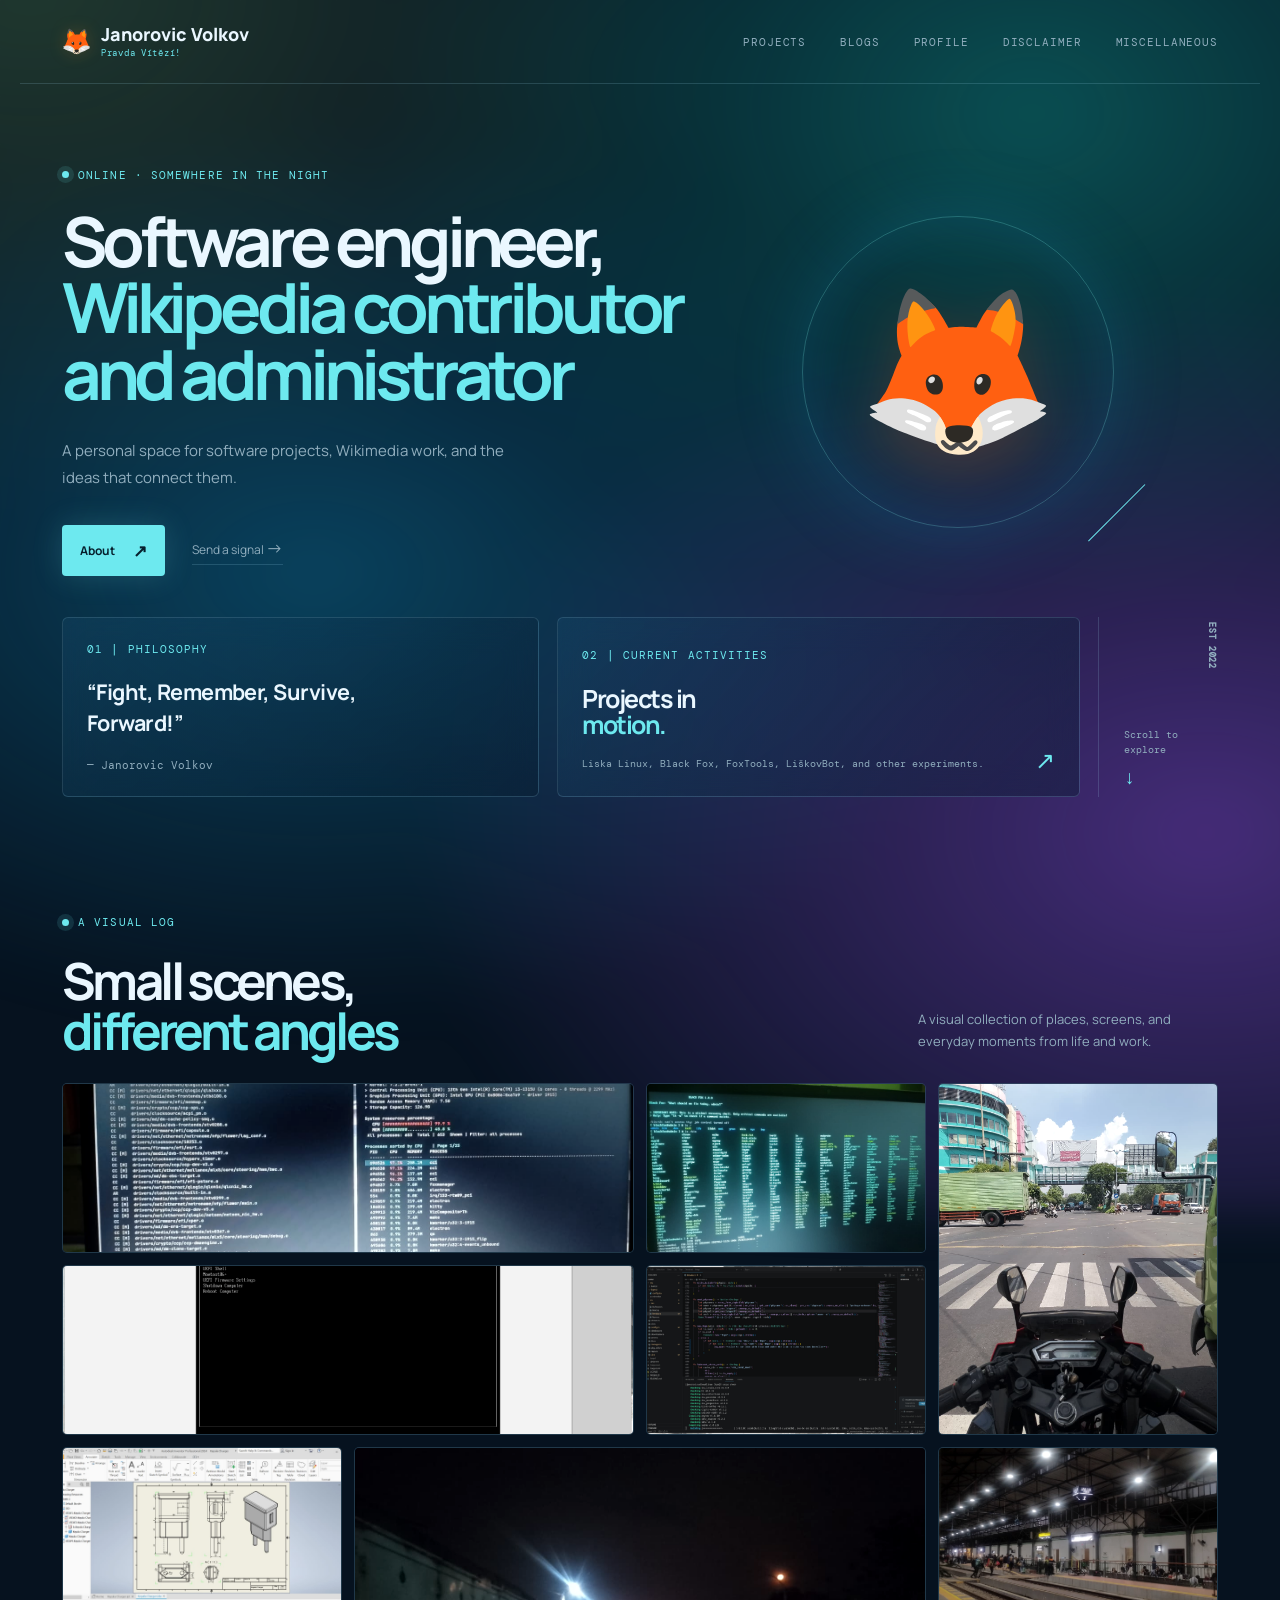
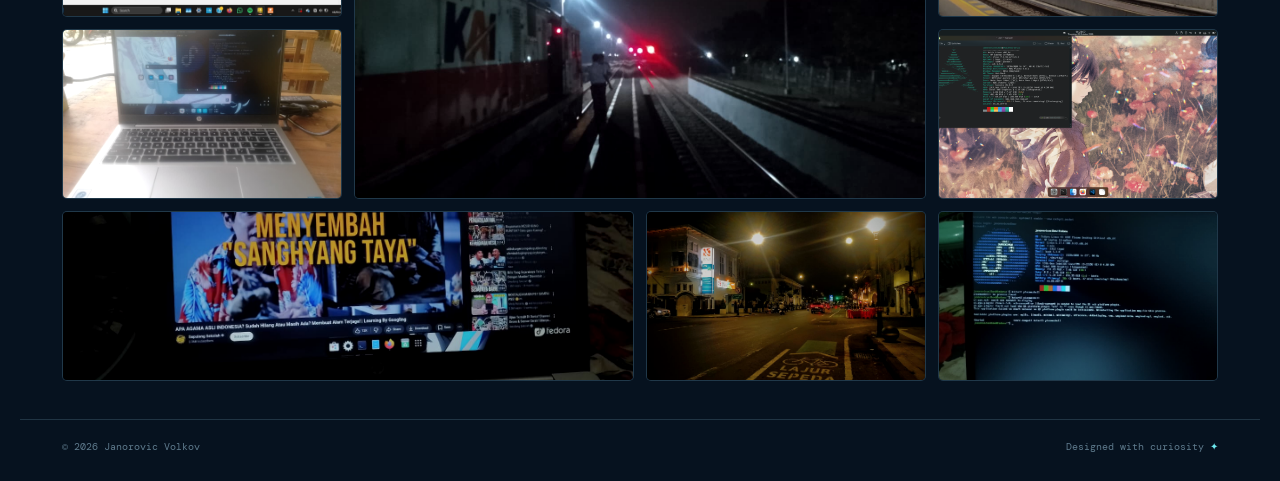
==== index.html @ fa2fce75 "First commit" ====
<!DOCTYPE html>
<html lang="en">
<head>
  <meta charset="UTF-8">
  <title>Janorovic Volkov</title>
  <link rel="icon" type="image/svg+xml" href="/assets/fox.svg">
  <link rel="stylesheet" href="styles.css">
  <meta name="viewport" content="width=device-width, initial-scale=1.0">
</head>
<body class="intro">
<div data-site-header></div>
<main class="content">
  <section class="hero" aria-labelledby="hero-title">
    <div class="hero-copy">
      <div class="eyebrow"><span class="pulse"></span> Online · Somewhere In The Night</div>
      <h1>Software engineer,<br><em>Wikipedia contributor and administrator</em></h1>
      <p class="hero-intro">A personal space for software projects, Wikimedia work, and the ideas that connect them.</p>
      <div class="hero-actions">
        <a class="button button-primary" href="profile">About <span>↗</span></a>
        <a class="text-link" href="miscellaneous">Send a signal <span>→</span></a>
      </div>
    </div>
    <div class="hero-mark" aria-hidden="true">
      <img class="hero-fox" src="assets/fox.svg" alt="">
      <span class="mark-line"></span>
    </div>
  </section>
  <section class="signal-grid" aria-label="Overview">
    <article class="glass-card quote-card">
      <span class="card-label">01 | Philosophy</span>
      <blockquote><b><big>“Fight, Remember, Survive, Forward!”</big></b></blockquote>
      <span class="card-note">— Janorovic Volkov</span>
    </article>
    <article class="glass-card focus-card">
      <span class="card-label">02 | Current Activities</span>
      <h2>Projects in<br><span>motion.</span></h2>
      <p>Liska Linux, Black Fox, FoxTools, LiškovBot, and other experiments.</p>
      <a class="card-arrow" href="/projects/" aria-label="View projects">↗</a>
    </article>
    <div class="side-note">
      <span class="vertical-label"><b>EST 2022</b></span>
      <span class="scroll-hint">Scroll to explore <b>↓</b></span>
    </div>
  </section>
  <section class="photo-section" aria-labelledby="photo-title">
    <div class="photo-heading">
      <div>
        <div class="eyebrow"><span class="pulse"></span> A visual log</div>
        <h2 id="photo-title">Small scenes,<br><em>different angles</em></h2>
      </div>
      <p>A visual collection of places, screens, and everyday moments from life and work.</p>
    </div>
    <div class="photo-grid">
      <figure class="photo-tile photo-wide"><img src="assets/home1.jpeg" alt="A visual note from Janorovic's archive" loading="lazy"></figure>
      <figure class="photo-tile"><img src="assets/home2.jpeg" alt="A visual note from Janorovic's archive" loading="lazy"></figure>
      <figure class="photo-tile photo-tall"><img src="assets/home9.jpeg" alt="A portrait-oriented visual note from Janorovic's archive" loading="lazy"></figure>
      <figure class="photo-tile photo-wide"><img src="assets/home3.jpeg" alt="A visual note from Janorovic's archive" loading="lazy"></figure>
      <figure class="photo-tile"><img src="assets/home4.jpeg" alt="A visual note from Janorovic's archive" loading="lazy"></figure>
      <figure class="photo-tile"><img src="assets/home5.jpeg" alt="A visual note from Janorovic's archive" loading="lazy"></figure>
      <figure class="photo-tile photo-feature"><img src="assets/home6.jpeg" alt="A visual note from Janorovic's archive" loading="lazy"></figure>
      <figure class="photo-tile"><img src="assets/home7.jpeg" alt="A visual note from Janorovic's archive" loading="lazy"></figure>
      <figure class="photo-tile"><img src="assets/home8.jpeg" alt="A visual note from Janorovic's archive" loading="lazy"></figure>
      <figure class="photo-tile"><img src="assets/home13.png" alt="A visual note from Janorovic's archive" loading="lazy"></figure>
      <figure class="photo-tile photo-wide"><img src="assets/home10.jpeg" alt="A visual note from Janorovic's archive" loading="lazy"></figure>
      <figure class="photo-tile"><img src="assets/home11.jpeg" alt="A visual note from Janorovic's archive" loading="lazy"></figure>
      <figure class="photo-tile"><img src="assets/home12.jpeg" alt="A visual note from Janorovic's archive" loading="lazy"></figure>
    </div>
  </section>
</main>
<script src="script.js"></script>
</body>
</html>
---- styles.css ----
@import url('https://fonts.googleapis.com/css2?family=DM+Mono:wght@400;500&family=Manrope:wght@400;500;600;700;800&display=swap');
:root { --ink: #eaf7ff; --muted: #91aebe; --cyan: #6de9ef; --line: rgba(164, 224, 246, .17); }
* { box-sizing: border-box; margin: 0; padding: 0; }
body { min-height: 100vh; color: var(--ink); font-family: 'Manrope', sans-serif; background: #06121f; isolation: isolate; overflow-x: hidden; }
body::after { content: ''; position: fixed; z-index: 0; inset: -35%; pointer-events: none; background: radial-gradient(ellipse at 68% 28%, rgba(17, 179, 167, .38), transparent 32%), radial-gradient(ellipse at 35% 58%, rgba(15, 138, 188, .4), transparent 36%), radial-gradient(ellipse at 76% 75%, rgba(139, 73, 220, .48), transparent 34%), radial-gradient(ellipse at 22% 20%, rgba(127, 192, 105, .22), transparent 30%); filter: blur(24px); transform: translate3d(0, 0, 0); animation: aurora-drift 3s ease-in-out infinite alternate; }
body::before { content: ''; position: fixed; z-index: 1; inset: 0; pointer-events: none; opacity: .22; background-image: linear-gradient(rgba(255,255,255,.025) 1px, transparent 1px), linear-gradient(90deg, rgba(255,255,255,.025) 1px, transparent 1px); background-size: 48px 48px; mask-image: linear-gradient(to bottom, black, transparent 80%); }
body > * { position: relative; z-index: 2; }
[data-site-header] { z-index: 4; }
a { color: inherit; text-decoration: none; }
.topbar { height: 84px; display: flex; align-items: center; max-width: 1240px; margin: auto; padding: 0 42px; border-bottom: 1px solid var(--line); position: relative; z-index: 2; }
.top-title { display: inline-flex; flex: 0 0 auto; align-items: center; gap: 10px; margin-right: auto; }
.top-title img { width: 29px; height: 29px; object-fit: contain; filter: drop-shadow(0 0 8px rgba(255, 148, 17, .18)); }
.brand-lockup { display: grid; gap: 3px; }
.brand-name { color: var(--ink); font-size: 18px; font-weight: 800; line-height: 1.1; letter-spacing: 0; white-space: nowrap; }
.brand-wordmark { color: var(--cyan); font: 9px 'DM Mono', monospace; line-height: 1.2; letter-spacing: .08em; }
.top-nav { display: flex; gap: 34px; font: 11px 'DM Mono', monospace; text-transform: uppercase; color: var(--muted); letter-spacing: .08em; }
.top-nav a { padding: 10px 0; transition: color .2s ease; }
.top-nav a:hover, .top-nav .active { color: var(--cyan); }
#menuBtn { display: none; background: none; border: 0; color: var(--ink); font-size: 22px; cursor: pointer; }
.content { max-width: 1240px; margin: auto; padding: 78px 42px 38px; }
.profile .icon { display: none; }
.profile { display: grid; grid-template-columns: minmax(220px, 310px) minmax(0, 1fr); gap: 58px; align-items: start; }
.profile-text { display: block; max-width: 760px; }
.bio { max-width: 760px; line-height: 1.75; }
.bio h2 { margin-bottom: 18px; font-size: 30px; line-height: 1.1; }
.bio h3 { margin: 30px 0 12px; color: var(--ink); font-size: 18px; line-height: 1.3; }
.bio p { color: var(--muted); font-size: 14px; line-height: 1.75; text-align: justify; }
.bio p + p { margin-top: 14px; }
.bio blockquote { margin: 16px 0; padding-left: 16px; border-left: 2px solid var(--cyan); color: var(--cyan); font-size: 17px; line-height: 1.5; }
.bio ul { margin-top: 12px; padding-left: 22px; color: var(--muted); font-size: 14px; line-height: 1.8; }
.bio li + li { margin-top: 5px; }
.profile-portrait { position: relative; width: min(100%, 240px); margin: 0 0 42px; }
.portrait-frame { position: relative; padding: 10px; border: 1px solid rgba(109, 233, 239, .62); background: linear-gradient(145deg, rgba(109, 233, 239, .2), rgba(7, 27, 47, .65)); box-shadow: 0 0 34px rgba(109, 233, 239, .13); }
.portrait-frame::before, .portrait-frame::after { content: ''; position: absolute; width: 34px; height: 34px; border-color: var(--cyan); border-style: solid; pointer-events: none; }
.portrait-frame::before { top: -6px; left: -6px; border-width: 1px 0 0 1px; }
.portrait-frame::after { right: -6px; bottom: -6px; border-width: 0 1px 1px 0; }
.portrait-frame img { display: block; width: 100%; aspect-ratio: 1; object-fit: cover; filter: saturate(.88) contrast(1.04); }
.profile-portrait figcaption { display: flex; justify-content: space-between; margin-top: 13px; color: var(--muted); font: 9px 'DM Mono', monospace; letter-spacing: .12em; }
.hero { display: grid; grid-template-columns: minmax(0, 1.1fr) .9fr; min-height: 420px; align-items: center; }
.hero-copy { position: relative; z-index: 1; }
.eyebrow, .card-label, .vertical-label { color: var(--cyan); font: 11px 'DM Mono', monospace; letter-spacing: .1em; text-transform: uppercase; }
.eyebrow { display: flex; align-items: center; gap: 9px; margin-bottom: 26px; }
.pulse { width: 7px; height: 7px; background: var(--cyan); border-radius: 50%; box-shadow: 0 0 0 5px rgba(109,233,239,.12); animation: dot-flash 1.4s ease-in-out infinite; }
h1 { max-width: 680px; font-size: clamp(52px, 7.2vw, 98px); line-height: .96; letter-spacing: -.075em; font-weight: 700; }
.hero h1 { font-size: clamp(40px, 5.4vw, 72px); }
.hero h1 small { font-size: 1em; }
h1 em { color: var(--cyan); font-style: normal; }
h2 em { color: var(--cyan); font-style: normal; }
.hero-intro { max-width: 460px; color: var(--muted); font-size: 15px; line-height: 1.8; margin-top: 30px; }
.hero-actions { display: flex; align-items: center; gap: 27px; margin-top: 34px; }
.button { display: inline-flex; gap: 18px; align-items: center; padding: 14px 18px; border-radius: 4px; font-size: 12px; font-weight: 700; }
.button-primary { background: var(--cyan); color: #06202d; box-shadow: 0 0 30px rgba(109, 233, 239, .18); }
.button-primary span, .text-link span { font-size: 17px; }
.text-link { color: var(--muted); font-size: 12px; border-bottom: 1px solid var(--line); padding-bottom: 5px; }
.text-link:hover { color: var(--ink); }
.hero-mark { height: 390px; position: relative; display: grid; place-items: center; }
.hero-mark::before { content: ''; position: absolute; width: 310px; height: 310px; border: 1px solid rgba(109,233,239,.28); border-radius: 50%; box-shadow: 0 0 70px rgba(17, 139, 191, .23), inset 0 0 55px rgba(20, 123, 181, .18); }
.hero-fox { position: relative; z-index: 1; width: 190px; height: 190px; object-fit: contain; filter: drop-shadow(0 20px 28px rgba(255, 96, 17, .2)); }
.mark-line { position: absolute; height: 1px; width: 80px; background: var(--cyan); right: 14%; bottom: 21%; transform: rotate(-45deg); transform-origin: right; }
.signal-grid { display: grid; grid-template-columns: 1.05fr 1.15fr 120px; gap: 18px; align-items: stretch; margin-top: 35px; }
.glass-card { min-height: 180px; border: 1px solid var(--line); background: linear-gradient(135deg, rgba(31, 89, 126, .23), rgba(7, 27, 47, .42)); backdrop-filter: blur(16px); border-radius: 6px; padding: 24px; position: relative; }
.quote-card { display: flex; flex-direction: column; justify-content: space-between; }
blockquote { max-width: 290px; font-size: 18px; line-height: 1.45; letter-spacing: -.03em; }
.card-note { font: 11px 'DM Mono', monospace; color: var(--muted); }
.focus-card h2 { font-size: 25px; line-height: 1.05; letter-spacing: -.06em; margin-top: 22px; }
.focus-card h2 span { color: var(--cyan); }
.focus-card p { font: 10px 'DM Mono', monospace; color: var(--muted); margin-top: 18px; }
.card-arrow { position: absolute; right: 24px; bottom: 20px; color: var(--cyan); font-size: 24px; }
.side-note { border-left: 1px solid var(--line); display: flex; flex-direction: column; justify-content: space-between; padding: 5px 0 5px 25px; }
.vertical-label { writing-mode: vertical-rl; color: var(--muted); font-size: 9px; }
.scroll-hint { font: 10px 'DM Mono', monospace; color: var(--muted); line-height: 1.5; }
.scroll-hint b { display: block; color: var(--cyan); font-size: 19px; margin-top: 7px; }
.photo-section { margin-top: 118px; }
.photo-heading { display: flex; align-items: end; justify-content: space-between; gap: 50px; margin-bottom: 28px; }
.photo-heading h2 { margin-top: 20px; font-size: clamp(30px, 4vw, 52px); line-height: .98; letter-spacing: -.07em; }
.photo-heading h2 em { color: var(--cyan); font-style: normal; }
.photo-heading p { max-width: 300px; padding-bottom: 3px; color: var(--muted); font-size: 13px; line-height: 1.7; }
.photo-grid { display: grid; grid-template-columns: repeat(4, minmax(0, 1fr)); grid-auto-rows: 170px; gap: 12px; }
.photo-tile { min-width: 0; min-height: 0; overflow: hidden; border: 1px solid var(--line); border-radius: 5px; background: rgba(7, 27, 47, .5); }
.photo-tile img { display: block; width: 100%; height: 100%; object-fit: cover; filter: saturate(.82) contrast(1.04); transition: transform .5s ease, filter .5s ease; }
.photo-tile:hover img { transform: scale(1.04); filter: saturate(1) contrast(1.04); }
.photo-wide { grid-column: span 2; }
.photo-tall { grid-row: span 2; }
.photo-feature { grid-column: span 2; grid-row: span 2; }
.site-footer { max-width: 1240px; margin: 0 auto; padding: 20px 42px 28px; display: flex; justify-content: space-between; color: #5f7b8d; font: 10px 'DM Mono', monospace; border-top: 1px solid var(--line); }
.site-footer i { color: var(--cyan); font-style: normal; }
.projects-heading { display: flex; align-items: end; justify-content: space-between; gap: 60px; min-height: 360px; padding-bottom: 28px; }
.projects-heading h1 { margin-top: 26px; }
.projects-intro { max-width: 330px; color: var(--muted); font-size: 14px; line-height: 1.8; padding-bottom: 7px; }
.project-grid { display: grid; grid-template-columns: repeat(3, minmax(0, 1fr)); gap: 18px; margin-top: 8px; }
.project-card { height: 320px; border: 1px solid var(--line); background: linear-gradient(145deg, rgba(31, 89, 126, .24), rgba(7, 27, 47, .48)); backdrop-filter: blur(16px); border-radius: 6px; padding: 24px; position: relative; display: flex; flex-direction: column; }
.project-card-featured { background: linear-gradient(145deg, rgba(42, 170, 197, .48), rgba(7, 42, 64, .58)); border-color: rgba(109, 233, 239, .72); box-shadow: 0 0 34px rgba(109, 233, 239, .16), inset 0 0 28px rgba(109, 233, 239, .08); }
.project-topline { display: flex; justify-content: space-between; }
.project-index { color: rgba(234,247,255,.38); font: 11px 'DM Mono', monospace; }
.project-icon { width: 58px; height: 58px; object-fit: contain; margin-top: 26px; filter: drop-shadow(0 10px 14px rgba(40, 196, 232, .18)); }
.project-icon-fox { padding: 5px; filter: drop-shadow(0 10px 14px rgba(255, 96, 17, .2)); }
.project-card h2 { margin-top: 58px; font-size: 27px; letter-spacing: -.06em; }
.project-card .project-icon + h2 { margin-top: 18px; }
.project-card p { max-width: 320px; margin-top: 14px; color: var(--muted); font-size: 13px; line-height: 1.7; }
.project-footer { display: flex; justify-content: space-between; align-items: end; gap: 12px; margin-top: auto; padding-top: 25px; }
.project-tags { color: var(--muted); font: 9px 'DM Mono', monospace; letter-spacing: .08em; }
.project-footer a { color: var(--cyan); font-size: 11px; white-space: nowrap; }
.project-card-empty { border-style: dashed; background: rgba(7, 27, 47, .22); }
.project-card-empty h2 { margin-top: 66px; }
.project-card-empty h2 em { color: var(--cyan); font-style: normal; }
.project-orbit { position: absolute; right: 25px; top: 55px; color: var(--cyan); font: 32px 'DM Mono', monospace; }
.blog-heading { display: flex; align-items: end; justify-content: space-between; gap: 60px; min-height: 330px; padding-bottom: 28px; }
.blog-heading h1 { margin-top: 26px; }
.blog-intro { max-width: 330px; color: var(--muted); font-size: 14px; line-height: 1.8; padding-bottom: 7px; }
.post-search { display: flex; max-width: 480px; margin: 0 0 28px auto; border-bottom: 1px solid var(--line); }
.post-search[hidden] { display: none; }
.post-search input { flex: 1; min-width: 0; padding: 13px 0; border: 0; outline: 0; background: transparent; color: var(--ink); font: 12px 'DM Mono', monospace; }
.post-search input::placeholder { color: var(--muted); }
.post-search button { padding: 0 0 0 18px; border: 0; background: transparent; color: var(--cyan); cursor: pointer; font: 11px 'DM Mono', monospace; text-transform: uppercase; }
.post-search button span { margin-left: 8px; font-size: 16px; }
.sr-only { position: absolute; width: 1px; height: 1px; padding: 0; margin: -1px; overflow: hidden; clip: rect(0, 0, 0, 0); white-space: nowrap; border: 0; }
.post-list { display: grid; gap: 18px; }
.post-entry { border: 1px solid var(--line); background: linear-gradient(145deg, rgba(31, 89, 126, .24), rgba(7, 27, 47, .48)); backdrop-filter: blur(16px); border-radius: 6px; padding: 28px 30px; }
.post-entry-featured { border-color: rgba(109, 233, 239, .48); box-shadow: 0 0 26px rgba(109, 233, 239, .08); }
.post-meta { display: flex; justify-content: space-between; gap: 20px; color: var(--cyan); font: 10px 'DM Mono', monospace; letter-spacing: .08em; text-transform: uppercase; }
.post-meta time { color: var(--muted); }
.post-entry h2 { margin-top: 24px; font-size: 32px; letter-spacing: -.06em; }
.post-entry h2 a:hover { color: var(--cyan); }
.post-body { max-width: none; margin-top: 16px; color: var(--muted); font-size: 14px; line-height: 1.8; }
.post-body p { text-align: justify; }
.post-body h2, .post-body h3 { color: var(--ink); margin: 25px 0 8px; font-size: 20px; letter-spacing: -.04em; }
.post-body p + p { margin-top: 14px; }
.post-body ul { padding-left: 20px; }
.post-body a { color: var(--cyan); text-decoration: underline; text-underline-offset: 3px; }
.post-body code { padding: 3px 6px; border: 1px solid var(--line); border-radius: 3px; color: var(--cyan); font: 12px 'DM Mono', monospace; }
.post-body pre { overflow-x: auto; margin-top: 16px; padding: 16px; background: rgba(0, 0, 0, .2); border: 1px solid var(--line); }
.post-body pre code { padding: 0; border: 0; }
.post-read-link, .post-back-link { display: inline-block; margin-top: 24px; color: var(--cyan); font: 11px 'DM Mono', monospace; }
.post-read-link span { margin-left: 6px; font-size: 16px; }
.post-detail { max-width: 820px; border: 1px solid rgba(109, 233, 239, .48); background: linear-gradient(145deg, rgba(31, 89, 126, .24), rgba(7, 27, 47, .48)); backdrop-filter: blur(16px); border-radius: 6px; padding: 30px; }
.post-detail .post-back-link { margin-top: 0; margin-bottom: 55px; }
.post-detail h2 { margin-top: 26px; font-size: clamp(32px, 5vw, 58px); letter-spacing: -.06em; }
.loading-state { color: var(--muted); font: 12px 'DM Mono', monospace; }
body.intro .content, body.intro .site-footer { animation: introUp .8s ease-out both; }
@keyframes introUp { from { opacity: 0; transform: translateY(18px); } to { opacity: 1; transform: translateY(0); } }
@keyframes aurora-drift { from { transform: translate3d(-8%, -5%, 0) scale(.96) rotate(-3deg); } to { transform: translate3d(7%, 6%, 0) scale(1.08) rotate(3deg); } }
@keyframes dot-flash { 0%, 100% { opacity: 1; box-shadow: 0 0 0 5px rgba(109,233,239,.12); } 50% { opacity: .35; box-shadow: 0 0 0 8px rgba(109,233,239,.04); } }
@media (prefers-reduced-motion: reduce) { body::after, .pulse { animation: none; } }
@media (min-width: 701px) and (max-width: 920px) {
  .topbar { padding: 0 24px; }
  .brand-name { font-size: 16px; }
  .top-nav { gap: 16px; font-size: 10px; }
}
@media (max-width: 700px) {
  .topbar { height: 70px; padding: 0 22px; }
  .top-nav, .header-link { display: none; }
  #menuBtn { display: block; margin-left: auto; }
  .topbar.menu-open .top-nav { display: flex; position: absolute; top: 69px; left: 0; right: 0; padding: 18px 22px; background: rgba(5, 18, 31, .95); border-bottom: 1px solid var(--line); gap: 22px; }
  .content { padding: 54px 22px 26px; }
  .profile { display: block; }
  .profile-portrait { max-width: 220px; margin: 0 auto 36px; }
  .hero { display: block; min-height: auto; }
  h1 { font-size: clamp(49px, 15vw, 74px); }
  .hero h1 { font-size: clamp(38px, 11vw, 58px); }
  .hero-intro { font-size: 14px; margin-top: 24px; }
  .hero-mark { height: 220px; margin-top: 20px; }
  .hero-mark::before { width: 190px; height: 190px; }
  .hero-fox { width: 120px; height: 120px; }
  .photo-section { margin-top: 76px; }
  .photo-heading { display: block; margin-bottom: 24px; }
  .photo-heading p { margin-top: 22px; }
  .photo-grid { grid-template-columns: repeat(2, minmax(0, 1fr)); grid-auto-rows: 150px; gap: 9px; }
  .photo-wide, .photo-feature { grid-column: span 2; }
  .photo-tall { grid-row: span 2; }
  .projects-heading { display: block; min-height: auto; padding-bottom: 0; }
  .projects-heading h1 { margin-top: 22px; }
  .projects-intro { margin-top: 28px; }
  .blog-heading { display: block; min-height: auto; padding-bottom: 0; }
  .blog-heading h1 { margin-top: 22px; }
  .blog-intro { margin-top: 28px; }
  .post-search { max-width: none; margin: 42px 0 24px; }
  .project-grid { grid-template-columns: 1fr; margin-top: 50px; }
  .project-card { height: auto; min-height: 245px; }
  .signal-grid { grid-template-columns: 1fr; margin-top: 10px; }
  .side-note { display: none; }
  .glass-card { min-height: 160px; }
  .site-footer { padding: 20px 22px 25px; font-size: 9px; flex-direction: column; align-items: center; gap: 8px; text-align: center; }
}
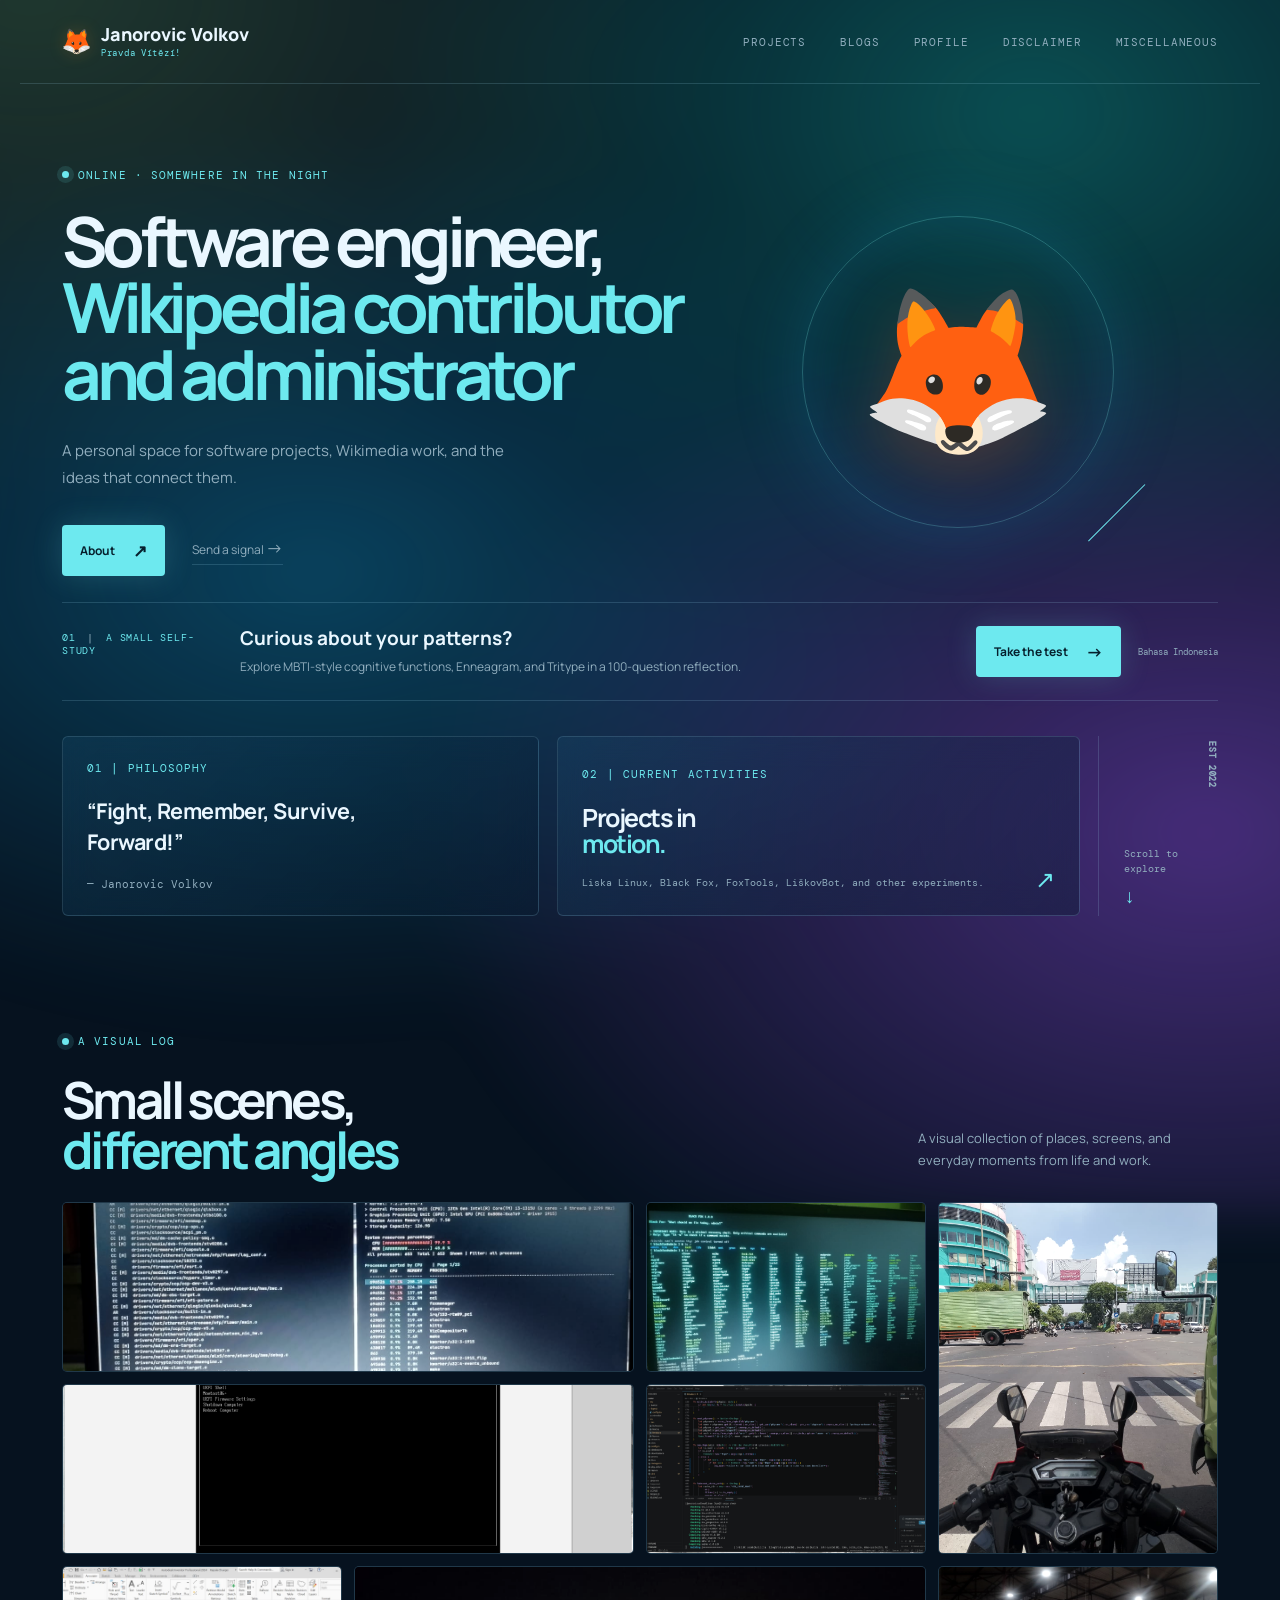
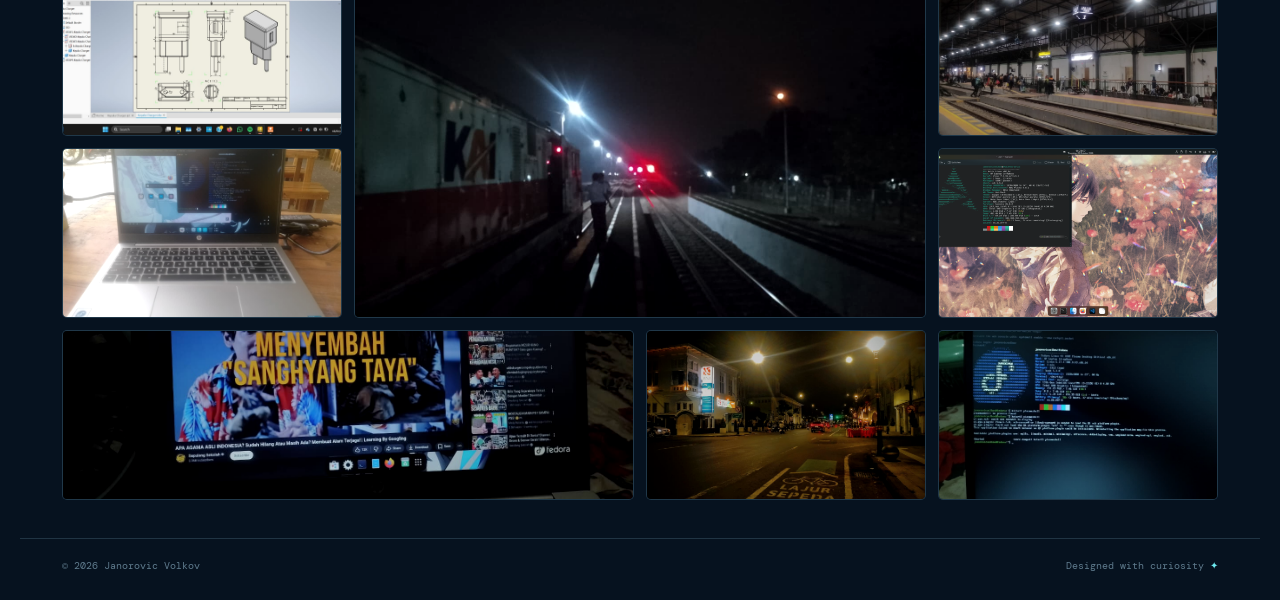
==== commit 28644c3e: "forgot to add this" ====
--- a/index.html
+++ b/index.html
@@ -23,6 +23,17 @@
     <div class="hero-mark" aria-hidden="true">
       <img class="hero-fox" src="assets/fox.svg" alt="">
       <span class="mark-line"></span>
+    </div>
+  </section>
+  <section class="personality-invite" aria-labelledby="personality-invite-title">
+    <div class="invite-index">01 <span>|</span> A small self-study</div>
+    <div class="invite-copy">
+      <h2 id="personality-invite-title">Curious about your patterns?</h2>
+      <p>Explore MBTI-style cognitive functions, Enneagram, and Tritype in a 100-question reflection.</p>
+    </div>
+    <div class="invite-actions">
+      <a class="button button-primary" href="/personality-test/en/">Take the test <span>→</span></a>
+      <a class="invite-language" href="/personality-test/id/">Bahasa Indonesia</a>
     </div>
   </section>
   <section class="signal-grid" aria-label="Overview">
--- a/styles.css
+++ b/styles.css
@@ -57,6 +57,15 @@
 .hero-mark::before { content: ''; position: absolute; width: 310px; height: 310px; border: 1px solid rgba(109,233,239,.28); border-radius: 50%; box-shadow: 0 0 70px rgba(17, 139, 191, .23), inset 0 0 55px rgba(20, 123, 181, .18); }
 .hero-fox { position: relative; z-index: 1; width: 190px; height: 190px; object-fit: contain; filter: drop-shadow(0 20px 28px rgba(255, 96, 17, .2)); }
 .mark-line { position: absolute; height: 1px; width: 80px; background: var(--cyan); right: 14%; bottom: 21%; transform: rotate(-45deg); transform-origin: right; }
+.personality-invite { display: grid; grid-template-columns: 150px minmax(0, 1fr) auto; align-items: center; gap: 28px; margin-top: 20px; padding: 23px 0; border-top: 1px solid var(--line); border-bottom: 1px solid var(--line); }
+.invite-index { align-self: start; padding-top: 5px; color: var(--cyan); font: 10px 'DM Mono', monospace; letter-spacing: .08em; text-transform: uppercase; }
+.invite-index span { padding: 0 5px; color: var(--muted); }
+.invite-copy h2 { font-size: 19px; line-height: 1.3; }
+.invite-copy p { max-width: 570px; margin-top: 6px; color: var(--muted); font-size: 12px; line-height: 1.65; }
+.invite-actions { display: flex; align-items: center; gap: 17px; }
+.invite-actions .button { white-space: nowrap; }
+.invite-language { color: var(--muted); font: 9px 'DM Mono', monospace; white-space: nowrap; }
+.invite-language:hover { color: var(--cyan); }
 .signal-grid { display: grid; grid-template-columns: 1.05fr 1.15fr 120px; gap: 18px; align-items: stretch; margin-top: 35px; }
 .glass-card { min-height: 180px; border: 1px solid var(--line); background: linear-gradient(135deg, rgba(31, 89, 126, .23), rgba(7, 27, 47, .42)); backdrop-filter: blur(16px); border-radius: 6px; padding: 24px; position: relative; }
 .quote-card { display: flex; flex-direction: column; justify-content: space-between; }
@@ -161,6 +170,10 @@
   .hero-mark { height: 220px; margin-top: 20px; }
   .hero-mark::before { width: 190px; height: 190px; }
   .hero-fox { width: 120px; height: 120px; }
+  .personality-invite { grid-template-columns: 1fr; gap: 10px; margin-top: 32px; padding: 20px 0; }
+  .invite-index { padding-top: 0; }
+  .invite-copy h2 { font-size: 18px; }
+  .invite-actions { flex-wrap: wrap; gap: 14px; margin-top: 4px; }
   .photo-section { margin-top: 76px; }
   .photo-heading { display: block; margin-bottom: 24px; }
   .photo-heading p { margin-top: 22px; }
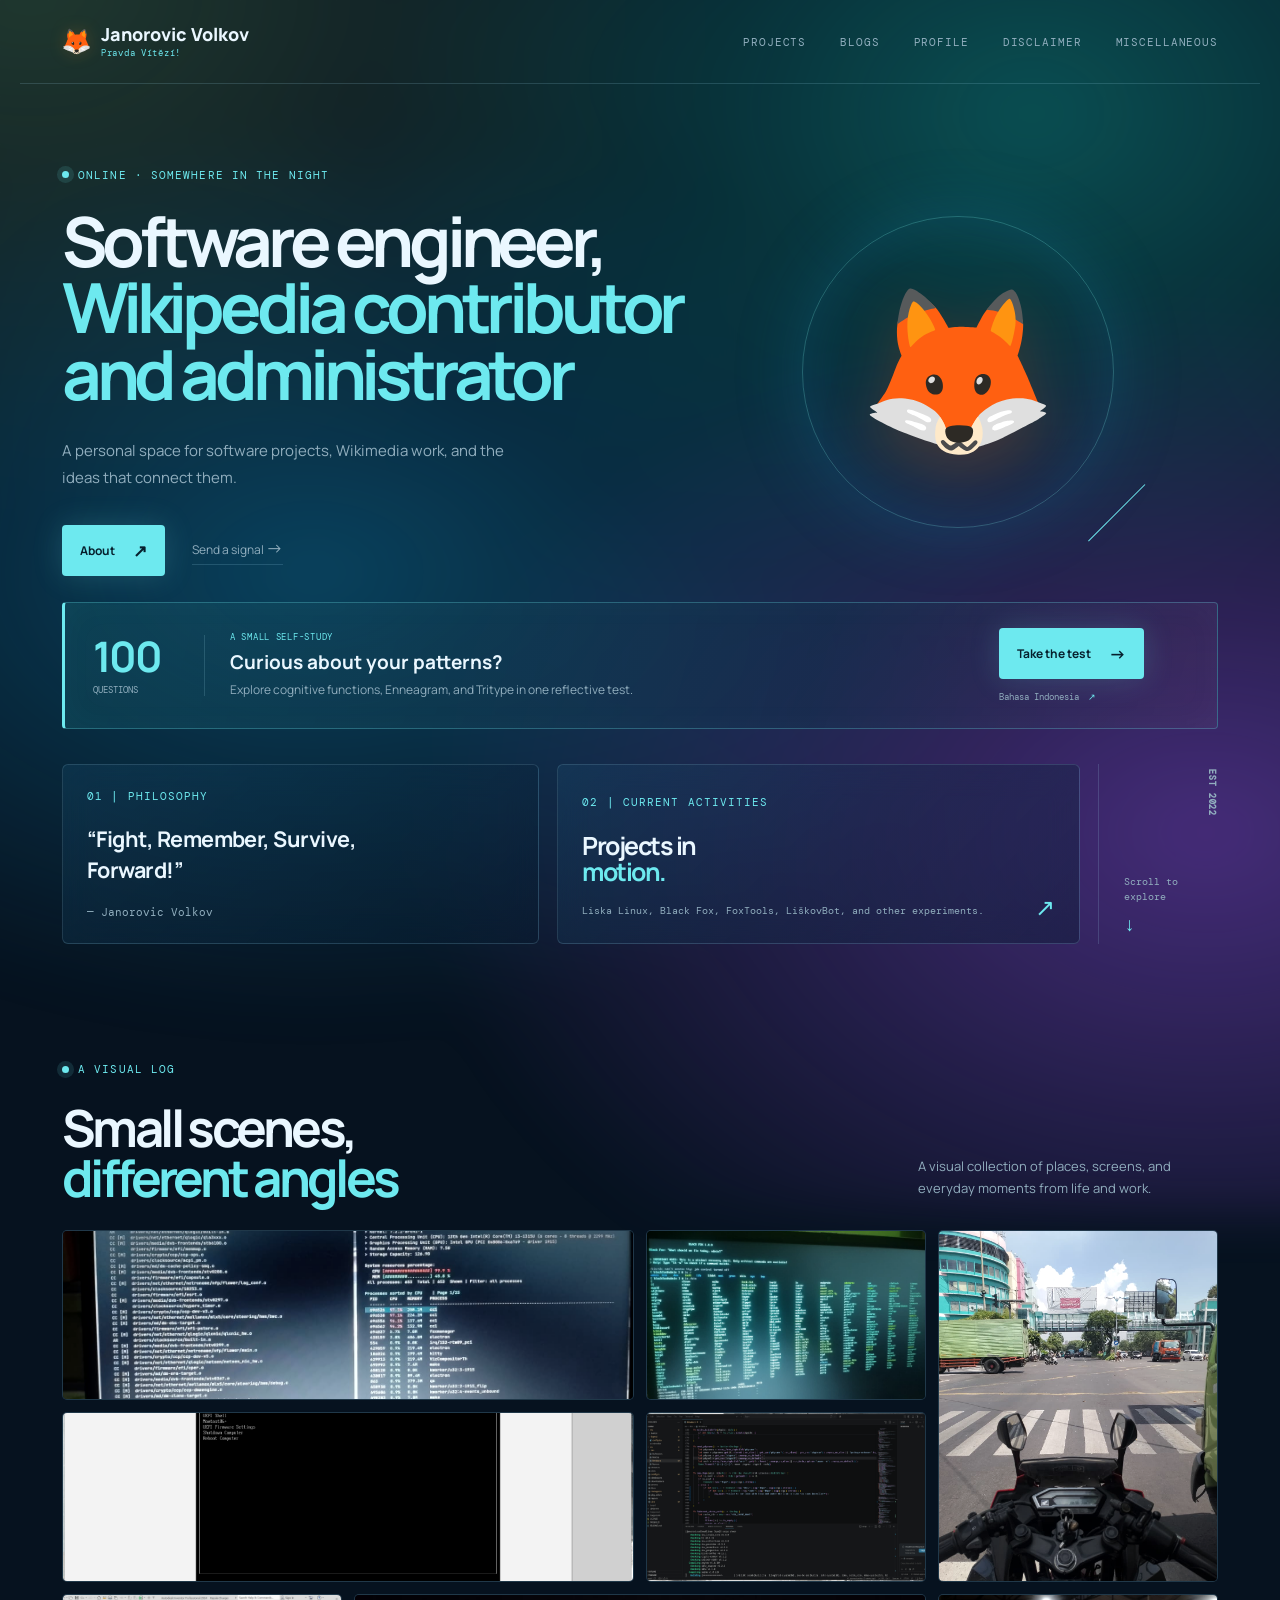
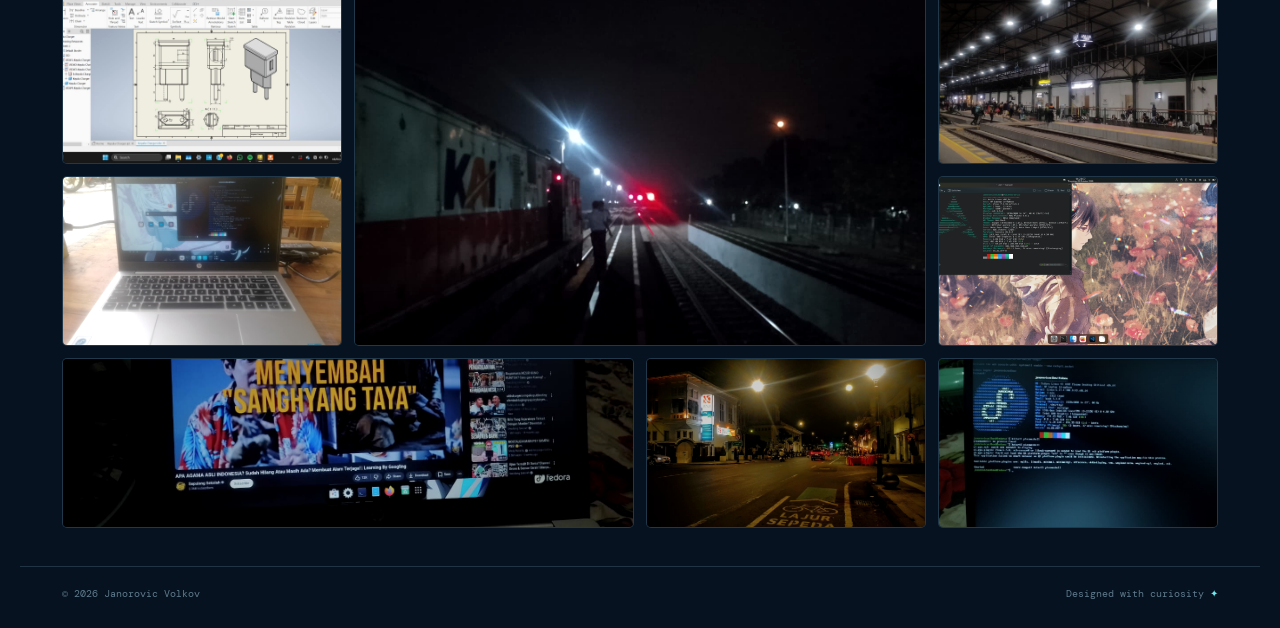
==== commit 8f7d0450: "add" ====
--- a/index.html
+++ b/index.html
@@ -4,7 +4,7 @@
   <meta charset="UTF-8">
   <title>Janorovic Volkov</title>
   <link rel="icon" type="image/svg+xml" href="/assets/fox.svg">
-  <link rel="stylesheet" href="styles.css">
+  <link rel="stylesheet" href="styles.css?v=personality-spotlight-2">
   <meta name="viewport" content="width=device-width, initial-scale=1.0">
 </head>
 <body class="intro">
@@ -25,15 +25,16 @@
       <span class="mark-line"></span>
     </div>
   </section>
-  <section class="personality-invite" aria-labelledby="personality-invite-title">
-    <div class="invite-index">01 <span>|</span> A small self-study</div>
-    <div class="invite-copy">
+  <section class="personality-spotlight" aria-labelledby="personality-invite-title">
+    <div class="spotlight-count"><strong>100</strong><span>questions</span></div>
+    <div class="spotlight-copy">
+      <p class="spotlight-kicker">A small self-study</p>
       <h2 id="personality-invite-title">Curious about your patterns?</h2>
-      <p>Explore MBTI-style cognitive functions, Enneagram, and Tritype in a 100-question reflection.</p>
+      <p>Explore cognitive functions, Enneagram, and Tritype in one reflective test.</p>
     </div>
-    <div class="invite-actions">
+    <div class="spotlight-actions">
       <a class="button button-primary" href="/personality-test/en/">Take the test <span>→</span></a>
-      <a class="invite-language" href="/personality-test/id/">Bahasa Indonesia</a>
+      <a class="spotlight-language" href="/personality-test/id/">Bahasa Indonesia <span aria-hidden="true">↗</span></a>
     </div>
   </section>
   <section class="signal-grid" aria-label="Overview">
--- a/styles.css
+++ b/styles.css
@@ -57,15 +57,20 @@
 .hero-mark::before { content: ''; position: absolute; width: 310px; height: 310px; border: 1px solid rgba(109,233,239,.28); border-radius: 50%; box-shadow: 0 0 70px rgba(17, 139, 191, .23), inset 0 0 55px rgba(20, 123, 181, .18); }
 .hero-fox { position: relative; z-index: 1; width: 190px; height: 190px; object-fit: contain; filter: drop-shadow(0 20px 28px rgba(255, 96, 17, .2)); }
 .mark-line { position: absolute; height: 1px; width: 80px; background: var(--cyan); right: 14%; bottom: 21%; transform: rotate(-45deg); transform-origin: right; }
-.personality-invite { display: grid; grid-template-columns: 150px minmax(0, 1fr) auto; align-items: center; gap: 28px; margin-top: 20px; padding: 23px 0; border-top: 1px solid var(--line); border-bottom: 1px solid var(--line); }
-.invite-index { align-self: start; padding-top: 5px; color: var(--cyan); font: 10px 'DM Mono', monospace; letter-spacing: .08em; text-transform: uppercase; }
-.invite-index span { padding: 0 5px; color: var(--muted); }
-.invite-copy h2 { font-size: 19px; line-height: 1.3; }
-.invite-copy p { max-width: 570px; margin-top: 6px; color: var(--muted); font-size: 12px; line-height: 1.65; }
-.invite-actions { display: flex; align-items: center; gap: 17px; }
-.invite-actions .button { white-space: nowrap; }
-.invite-language { color: var(--muted); font: 9px 'DM Mono', monospace; white-space: nowrap; }
-.invite-language:hover { color: var(--cyan); }
+.personality-spotlight { display: grid; grid-template-columns: 112px minmax(0, 1fr) 190px; align-items: center; gap: 25px; margin-top: 20px; padding: 25px 28px; border: 1px solid rgba(109,233,239,.28); border-left: 3px solid var(--cyan); border-radius: 4px; background: linear-gradient(105deg, rgba(20, 86, 101, .42), rgba(20, 47, 76, .52) 65%, rgba(80, 52, 104, .34)); box-shadow: inset 0 0 35px rgba(109,233,239,.035); }
+.spotlight-count { display: grid; justify-items: start; padding-right: 22px; border-right: 1px solid var(--line); }
+.spotlight-count strong { color: var(--cyan); font-size: 42px; line-height: 1; letter-spacing: -.05em; }
+.spotlight-count span, .spotlight-kicker { color: var(--muted); font: 9px 'DM Mono', monospace; text-transform: uppercase; }
+.spotlight-count span { margin-top: 7px; }
+.spotlight-kicker { margin-bottom: 7px; color: var(--cyan); letter-spacing: .08em; }
+.spotlight-copy { min-width: 0; }
+.spotlight-copy h2 { font-size: 19px; line-height: 1.3; }
+.spotlight-copy > p:last-child { max-width: 570px; margin-top: 6px; color: var(--muted); font-size: 12px; line-height: 1.65; }
+.spotlight-actions { display: grid; justify-items: start; gap: 12px; }
+.spotlight-actions .button { white-space: nowrap; }
+.spotlight-language { color: var(--muted); font: 9px 'DM Mono', monospace; }
+.spotlight-language span { margin-left: 4px; color: var(--cyan); }
+.spotlight-language:hover { color: var(--ink); }
 .signal-grid { display: grid; grid-template-columns: 1.05fr 1.15fr 120px; gap: 18px; align-items: stretch; margin-top: 35px; }
 .glass-card { min-height: 180px; border: 1px solid var(--line); background: linear-gradient(135deg, rgba(31, 89, 126, .23), rgba(7, 27, 47, .42)); backdrop-filter: blur(16px); border-radius: 6px; padding: 24px; position: relative; }
 .quote-card { display: flex; flex-direction: column; justify-content: space-between; }
@@ -170,10 +175,11 @@
   .hero-mark { height: 220px; margin-top: 20px; }
   .hero-mark::before { width: 190px; height: 190px; }
   .hero-fox { width: 120px; height: 120px; }
-  .personality-invite { grid-template-columns: 1fr; gap: 10px; margin-top: 32px; padding: 20px 0; }
-  .invite-index { padding-top: 0; }
-  .invite-copy h2 { font-size: 18px; }
-  .invite-actions { flex-wrap: wrap; gap: 14px; margin-top: 4px; }
+  .personality-spotlight { grid-template-columns: 82px minmax(0, 1fr); gap: 18px; margin-top: 32px; padding: 21px 18px; }
+  .spotlight-count { grid-row: span 2; padding-right: 15px; }
+  .spotlight-count strong { font-size: 35px; }
+  .spotlight-copy h2 { font-size: 18px; }
+  .spotlight-actions { grid-column: 2; display: flex; flex-wrap: wrap; align-items: center; gap: 14px; margin-top: 2px; }
   .photo-section { margin-top: 76px; }
   .photo-heading { display: block; margin-bottom: 24px; }
   .photo-heading p { margin-top: 22px; }
